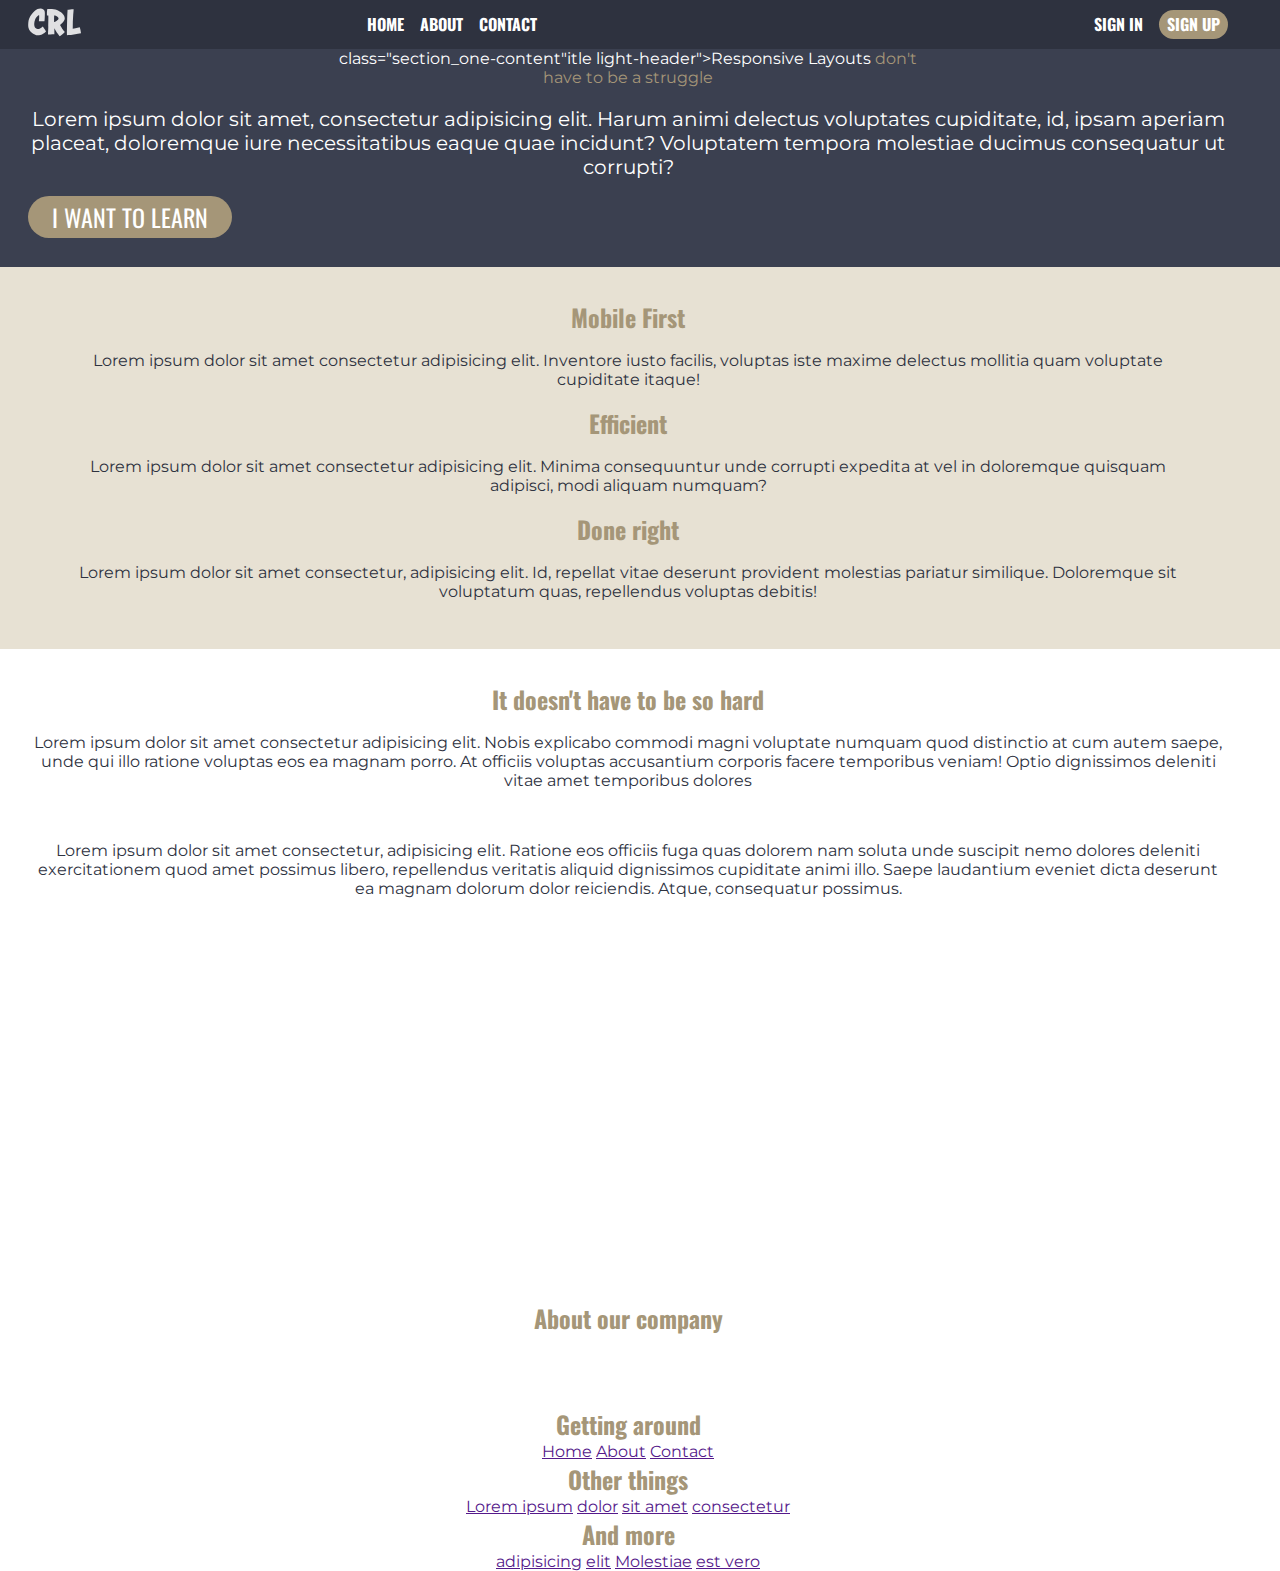
==== final challenge/index.html @ 112b8d1e "." ====
<!DOCTYPE html>
<html lang="en">
<head>
    <meta charset="UTF-8">
    <meta name="viewport" content="width=device-width, initial-scale=1.0">
    <link rel="stylesheet" href="style.css">
    <link href="https://fonts.googleapis.com/css2?family=Montserrat&family=Oswald:wght@700&display=swap" rel="stylesheet">
    <title>Final Challenge</title>
</head>
<body>

        <header>
            <div class="nav_container row container">
                <a href="#" class="logo">
                    <img src="img/logo.svg" alt="Conquering Responsive Layouts">
                </a>
                <nav class="main-nav">
                    <ul class="nav_list-primary nav_list">
                        <li class="list_item"><a href="#" class="nav_link light-header">Home</a></li>
                        <li class="list_item"><a href="#" class="nav_link light-header">About</a></li>
                        <li class="list_item"><a href="#" class="nav_link light-header">Contact</a></li>

                    </ul>
                    <ul class="nav_list-secondary nav_list">
                        <li class="list_item"><a href="#" class="nav_link light-header">Sign In</a></li>
                        <li class="list_item"><a href="#" class="nav_link light-header sign-up-btn">Sign Up</a></li>
                    </ul>
                </nav>
            </div>
        </header>

        <section class="hero">
            <div class="container row">
                <div class="col"> class="section_one-content"itle light-header">Responsive Layouts <span>don't<br> have to be a struggle</span></h1>
                </div>
                <div class="col">
                    <p class="hero-content">Lorem ipsum dolor sit amet, consectetur adipisicing elit. Harum animi delectus voluptates cupiditate, id, ipsam aperiam placeat, doloremque iure necessitatibus eaque quae incidunt? Voluptatem tempora molestiae ducimus consequatur ut corrupti?</p>                </div>
                    <a href="#" class="hero-btn">I want to learn</a>
                </div>
        </section>

        <section class="section_one">
            <div class="container row">
                <div class="col">
                    <h3 class="section_one-header dark-header">Mobile First</h3>
                    <p class="section_one-content">Lorem ipsum dolor sit amet consectetur adipisicing elit. Inventore iusto facilis, voluptas iste maxime delectus mollitia quam voluptate cupiditate itaque!</p>
                </div>
                <div class="col">
                    <h3 class="section_one-header dark-header">Efficient</h3>
                    <p class="section_one-content">Lorem ipsum dolor sit amet consectetur adipisicing elit. Minima consequuntur unde corrupti expedita at vel in doloremque quisquam adipisci, modi aliquam numquam?</p>
                </div>
                <div class="col">
                    <h3 class="section_one-header dark-header">Done right</h3>
                    <p class="section_one-content">Lorem ipsum dolor sit amet consectetur, adipisicing elit. Id, repellat vitae deserunt provident molestias pariatur similique. Doloremque sit voluptatum quas, repellendus voluptas debitis!</p>
                </div>
            </div>
        </section>

        <section class="section_two">
            <div class="container row">
                <div class="col">
                    <h3 class="section_two-header dark-header">It doesn't have to be so hard</h3>
                    <p class="section_two-content">Lorem ipsum dolor sit amet consectetur adipisicing elit. Nobis explicabo commodi magni voluptate numquam quod distinctio at cum autem saepe, unde qui illo ratione voluptas eos ea magnam porro. At officiis voluptas accusantium corporis facere temporibus veniam! Optio dignissimos deleniti vitae amet temporibus dolores</p>
                    <div class="img">
                        <img src="/img/the-image.jpg" alt="">
                    </div>
                    <p class="section_two-content">Lorem ipsum dolor sit amet consectetur, adipisicing elit. Ratione eos officiis fuga quas dolorem nam soluta unde suscipit nemo dolores deleniti exercitationem quod amet possimus libero, repellendus veritatis aliquid dignissimos cupiditate animi illo. Saepe laudantium eveniet dicta deserunt ea magnam dolorum dolor reiciendis. Atque, consequatur possimus.</p>
                </div>
                <div class="col">
                    <div class="card">
                        <h3 class="card-header light-header">Break it down</h3>
                        <p class="card-content">Lorem ipsum dolor sit amet consectetur, adipisicing elit. Architecto voluptatem dolorum consequuntur porro animi cumque neque qui sapiente sit incidunt. Id illum similique iusto temporibus.</p>
                    </div>
                    <div class="card">
                        <h3 class="card-header light-header">Work your way up</h3>
                        <p class="card-content">Lorem ipsum dolor sit amet, consectetur adipisicing elit. Dicta aliquam consequuntur et sequi sed quia ipsam nam possimus, doloribus nisi adipisci atque voluptates, consectetur inventore numquam!</p>
                    </div>
                    <div class="card">
                        <h3 class="card-header light-header">Break it down</h3>
                        <p class="card-content">Lorem ipsum dolor, sit amet consectetur adipisicing elit. Repellendus rem, nostrum magni provident doloribus incidunt quisquam maiores debitis fugit accusamus deleniti qui aperiam neque ipsum?</p>
                    </div>
                </div>
            </div>
        </section>

        <footer>
            <h2 class="footer-header">just scratching the surface</h2>
            <div class="container row">
                <div class="col">
                    <h4 class="footer-header dark-header">About our company</h4>
                    <p class="footer-content">Lorem ipsum dolor sit amet consectetur, adipisicing elit. Nisi ullam nihil vitae, incidunt quis consequuntur fugit repellat cum optio repellendus esse a error sapiente dicta dolorum veniam. Odit eum ipsum mollitia sunt qui tempora aspernatur!</p>
                </div>
                <div class="col">
                    <h4 class="footer-header dark-header">Getting around</h4>
                    <a href="" class="footer-link">Home</a>
                    <a href="" class="footer-link">About</a>
                    <a href="" class="footer-link">Contact</a>
                </div>
                <div class="col">
                    <h4 class="footer-header dark-header">Other things</h4>
                    <a href="" class="footer-link">Lorem ipsum</a>
                    <a href="" class="footer-link">dolor</a>
                    <a href="" class="footer-link">sit amet</a>
                    <a href="" class="footer-link">consectetur</a>
                </div>
                <div class="col">
                    <h4 class="footer-header dark-header">And more</h4>
                    <a href="" class="footer-link">adipisicing</a>
                    <a href="" class="footer-link">elit</a>
                    <a href="" class="footer-link">Molestiae</a>
                    <a href="" class="footer-link">est vero</a>
                </div>
            </div>
        </footer>

</body>
</html>
---- final challenge/style.css ----
*, *::before,*::after {
    box-sizing: border-box;
}

body {
    margin: 0;
    font-family: 'Montserrat', sans-serif;
    font-size: 1em;
    color: #fff;
}

h1,h2,h3,h4 {
    font-family: 'Oswald', sans-serif;
    margin: 0;
    font-size: 24px;
    padding: 0;
}

.light-header {
    color:#fff;
}

.dark-header {
    color: #A59678;
}

img {
    max-width: 100%;
}

.container {
    max-width: 1200px;
    margin: 0em 1.75em;
}

.col {
    text-align: center;
}


/* 

font-family: 'Montserrat', sans-serif;
font-family: 'Oswald', sans-serif;

*/

/* Nav */

.main-nav {
    display: flex;
    align-items: center;
    width: 100%;
}

.nav_list {
    list-style: none;
    display: flex;
    margin: 0;
    padding: 0;
    align-items: center;
}

.list_item {
}

.nav_link {
    text-decoration: none;
    font-weight: 900;
    text-transform: uppercase;
    font-family: 'Oswald', sans-serif;
}

.nav_container {
    display: flex;
}

header {
    background: #2E323F;
    padding: .5em 0;
}

.nav_list-primary {
    margin-left: 25%;
}

.nav_list-secondary {
    margin-left: auto;
}

li + li {
    margin-left: 1em;
}

.sign-up-btn {
    background: #A59678;
    border-radius: 10em;
    padding: .15em .5em;
}

/* End of nav/header */

/* hero */

.hero {
    background: #3B4050;
    padding: 0em 0em 2em 0em;
}

.hero-title {
    font-size: 3rem;
    margin: 0;
    border: 2px solid red;

}

span {
    color: #A59678;
}

.hero-btn {
    text-transform: uppercase;
    background: #A59678;
    text-decoration: none;
    font-family: 'Oswald', sans-serif;
    color: #fff;
    padding: .12em 1em;
    border-radius: 10rem;
    font-size: 1.5rem;
}

.hero-content {
    font-size: 1.25rem;
}

/* end of hero */

/* Section one */

.section_one {
    padding: 2em 0em;
    background: #e7e1d3;
}

.section_one-content {
    color: #2E323F;
    padding: 0em 3em;
}
/* End of section one */

/* Section Two */

.section_two {
    padding: 2em 0;
}

.section_two-content {
    color: #2E323F;
}

/* End of section two */
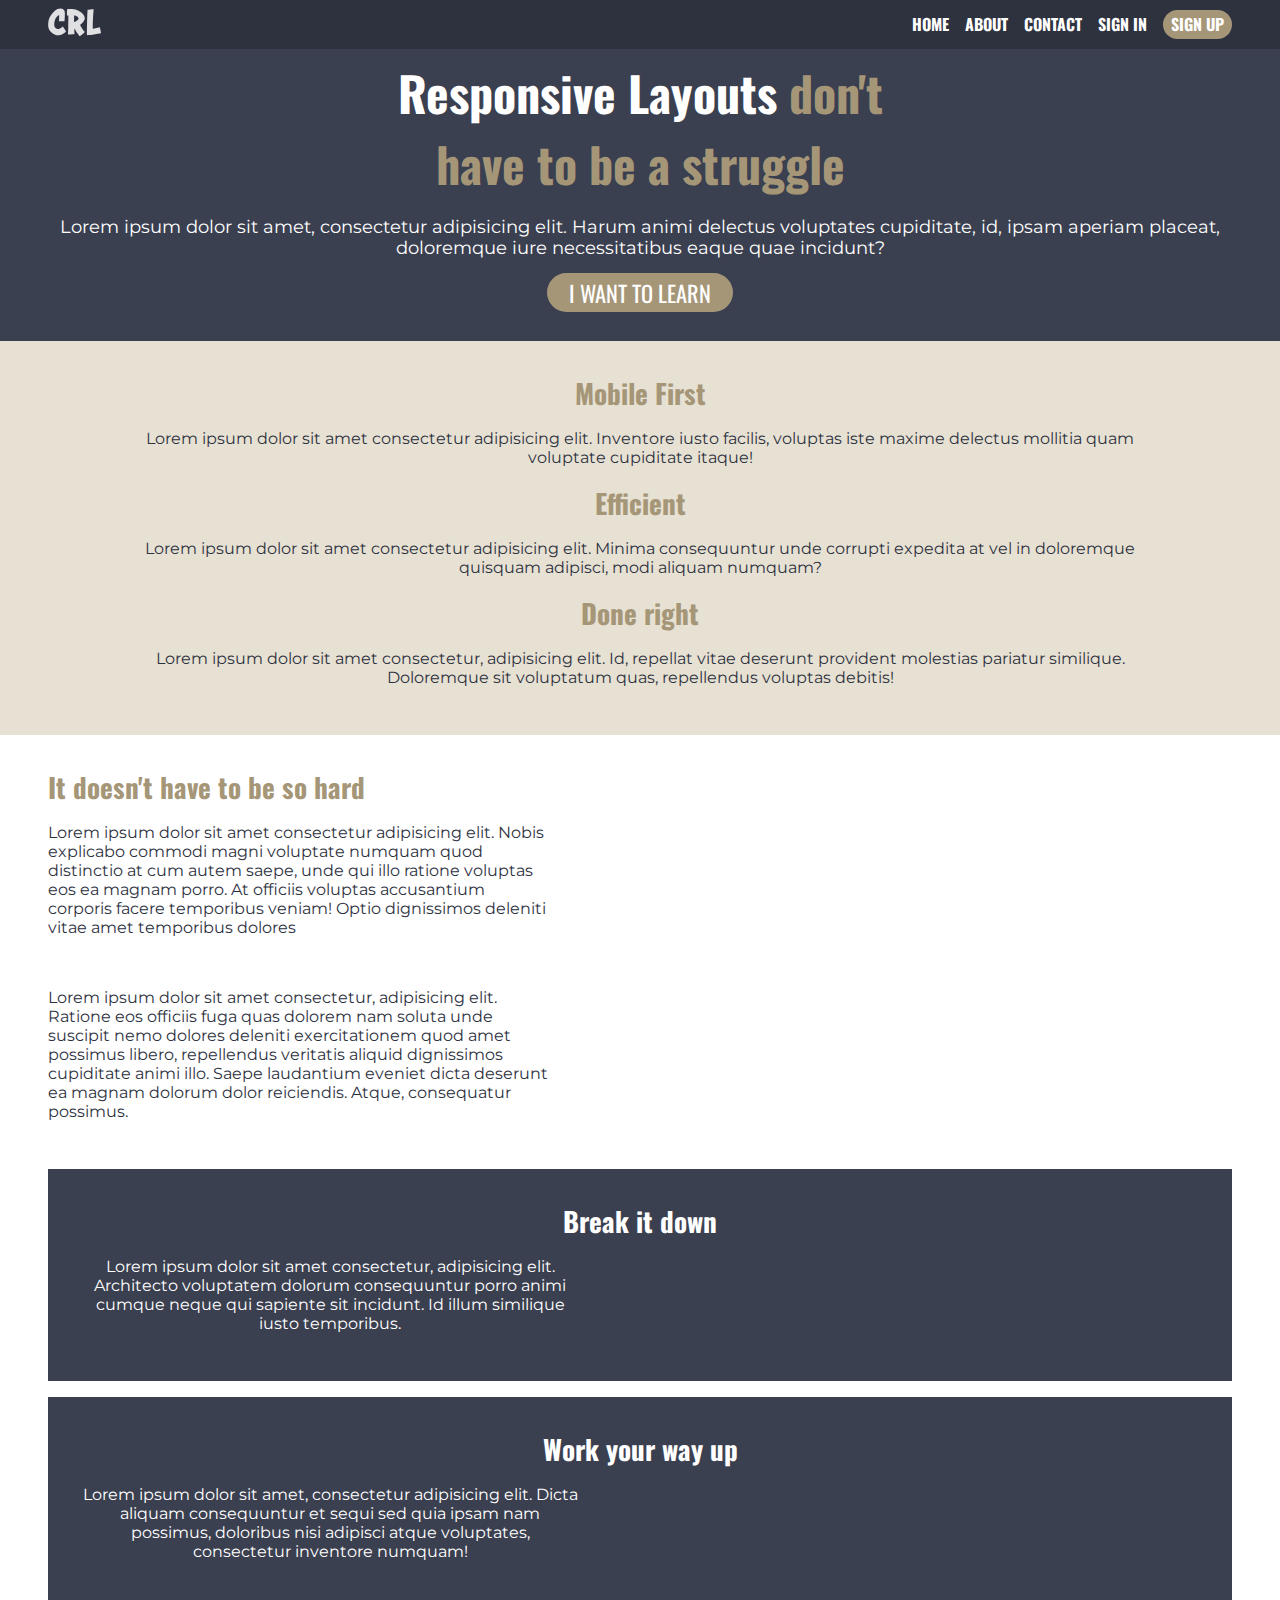
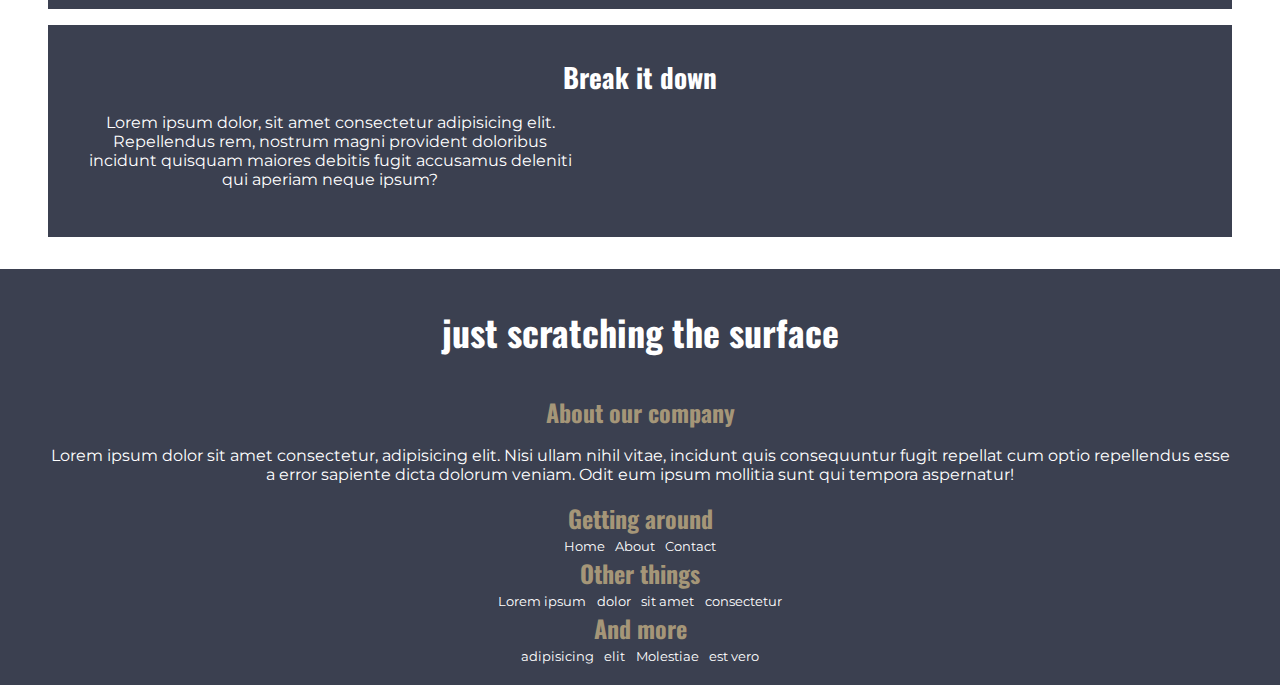
==== commit b49fb7cf: "." ====
--- a/final challenge/index.html
+++ b/final challenge/index.html
@@ -31,11 +31,12 @@
 
         <section class="hero">
             <div class="container row">
-                <div class="col"> class="section_one-content"itle light-header">Responsive Layouts <span>don't<br> have to be a struggle</span></h1>
+                <div class="col"> <h1 class="hero-title light-header">Responsive Layouts <span>don't<br> have to be a struggle</span></h1>
                 </div>
                 <div class="col">
-                    <p class="hero-content">Lorem ipsum dolor sit amet, consectetur adipisicing elit. Harum animi delectus voluptates cupiditate, id, ipsam aperiam placeat, doloremque iure necessitatibus eaque quae incidunt? Voluptatem tempora molestiae ducimus consequatur ut corrupti?</p>                </div>
+                    <p class="hero-content">Lorem ipsum dolor sit amet, consectetur adipisicing elit. Harum animi delectus voluptates cupiditate, id, ipsam aperiam placeat, doloremque iure necessitatibus eaque quae incidunt?</p>                
                     <a href="#" class="hero-btn">I want to learn</a>
+                </div>
                 </div>
         </section>
 
@@ -58,7 +59,7 @@
 
         <section class="section_two">
             <div class="container row">
-                <div class="col">
+                <div class="section_two-col">
                     <h3 class="section_two-header dark-header">It doesn't have to be so hard</h3>
                     <p class="section_two-content">Lorem ipsum dolor sit amet consectetur adipisicing elit. Nobis explicabo commodi magni voluptate numquam quod distinctio at cum autem saepe, unde qui illo ratione voluptas eos ea magnam porro. At officiis voluptas accusantium corporis facere temporibus veniam! Optio dignissimos deleniti vitae amet temporibus dolores</p>
                     <div class="img">
@@ -66,7 +67,7 @@
                     </div>
                     <p class="section_two-content">Lorem ipsum dolor sit amet consectetur, adipisicing elit. Ratione eos officiis fuga quas dolorem nam soluta unde suscipit nemo dolores deleniti exercitationem quod amet possimus libero, repellendus veritatis aliquid dignissimos cupiditate animi illo. Saepe laudantium eveniet dicta deserunt ea magnam dolorum dolor reiciendis. Atque, consequatur possimus.</p>
                 </div>
-                <div class="col">
+                <div class="section_two-col">
                     <div class="card">
                         <h3 class="card-header light-header">Break it down</h3>
                         <p class="card-content">Lorem ipsum dolor sit amet consectetur, adipisicing elit. Architecto voluptatem dolorum consequuntur porro animi cumque neque qui sapiente sit incidunt. Id illum similique iusto temporibus.</p>
@@ -84,26 +85,26 @@
         </section>
 
         <footer>
-            <h2 class="footer-header">just scratching the surface</h2>
+            <h2 class="footer-main-header light-header">just scratching the surface</h2>
             <div class="container row">
-                <div class="col">
+                <div class="footer-col">
                     <h4 class="footer-header dark-header">About our company</h4>
                     <p class="footer-content">Lorem ipsum dolor sit amet consectetur, adipisicing elit. Nisi ullam nihil vitae, incidunt quis consequuntur fugit repellat cum optio repellendus esse a error sapiente dicta dolorum veniam. Odit eum ipsum mollitia sunt qui tempora aspernatur!</p>
                 </div>
-                <div class="col">
+                <div class="footer-col">
                     <h4 class="footer-header dark-header">Getting around</h4>
                     <a href="" class="footer-link">Home</a>
                     <a href="" class="footer-link">About</a>
                     <a href="" class="footer-link">Contact</a>
                 </div>
-                <div class="col">
+                <div class="footer-col">
                     <h4 class="footer-header dark-header">Other things</h4>
                     <a href="" class="footer-link">Lorem ipsum</a>
                     <a href="" class="footer-link">dolor</a>
                     <a href="" class="footer-link">sit amet</a>
                     <a href="" class="footer-link">consectetur</a>
                 </div>
-                <div class="col">
+                <div class="footer-col">
                     <h4 class="footer-header dark-header">And more</h4>
                     <a href="" class="footer-link">adipisicing</a>
                     <a href="" class="footer-link">elit</a>
--- a/final challenge/style.css
+++ b/final challenge/style.css
@@ -5,14 +5,14 @@
 body {
     margin: 0;
     font-family: 'Montserrat', sans-serif;
-    font-size: 1em;
+    font-size: 1rem;
     color: #fff;
 }
 
 h1,h2,h3,h4 {
     font-family: 'Oswald', sans-serif;
     margin: 0;
-    font-size: 24px;
+    font-size: 1.7rem;
     padding: 0;
 }
 
@@ -30,14 +30,16 @@
 
 .container {
     max-width: 1200px;
-    margin: 0em 1.75em;
+    margin: 0 3em;
 }
 
 .col {
     text-align: center;
 }
 
-
+.section_one-content, .hero-content, .footer-content {
+    max-width: none;
+}
 /* 
 
 font-family: 'Montserrat', sans-serif;
@@ -81,11 +83,11 @@
 }
 
 .nav_list-primary {
-    margin-left: 25%;
+    margin-left: auto;
 }
 
 .nav_list-secondary {
-    margin-left: auto;
+    margin-left: 1em;
 }
 
 li + li {
@@ -104,14 +106,12 @@
 
 .hero {
     background: #3B4050;
-    padding: 0em 0em 2em 0em;
+    padding: .5em 0em 2em 0em;
 }
 
 .hero-title {
     font-size: 3rem;
     margin: 0;
-    border: 2px solid red;
-
 }
 
 span {
@@ -126,11 +126,15 @@
     color: #fff;
     padding: .12em 1em;
     border-radius: 10rem;
-    font-size: 1.5rem;
+    font-size: 1.4rem;
 }
 
 .hero-content {
-    font-size: 1.25rem;
+    font-size: 1.1rem;
+}
+
+p {
+    max-width: 500px;
 }
 
 /* end of hero */
@@ -144,18 +148,60 @@
 
 .section_one-content {
     color: #2E323F;
-    padding: 0em 3em;
+    padding: 0em 4em;
 }
 /* End of section one */
 
 /* Section Two */
 
 .section_two {
-    padding: 2em 0;
+    padding: 2em 0em;
 }
 
 .section_two-content {
     color: #2E323F;
 }
 
+.card:first-child {
+    margin-top: 3em;
+}
+.card {
+    background: #3B4050;
+    text-align: center;
+    padding: 2em 2em;
+}
+
+.card + .card {
+    margin-top: 1em;
+}
+
 /* End of section two */
+
+/*  Footer */
+
+footer {
+    background: #3B4050;
+    text-align: center;
+    padding-bottom: 1.25em;
+}
+
+.footer-main-header {
+    font-size: 2.25rem;
+    padding: 1em 0;
+}
+
+.footer-header {
+    font-size: 1.5rem;
+}
+
+.footer-link {
+    text-decoration: none;
+    color: #fff;
+    font-size: 0.8rem;
+}
+
+.footer-link + .footer-link {
+    margin-left: .5em;
+}
+
+/* End of footer */
